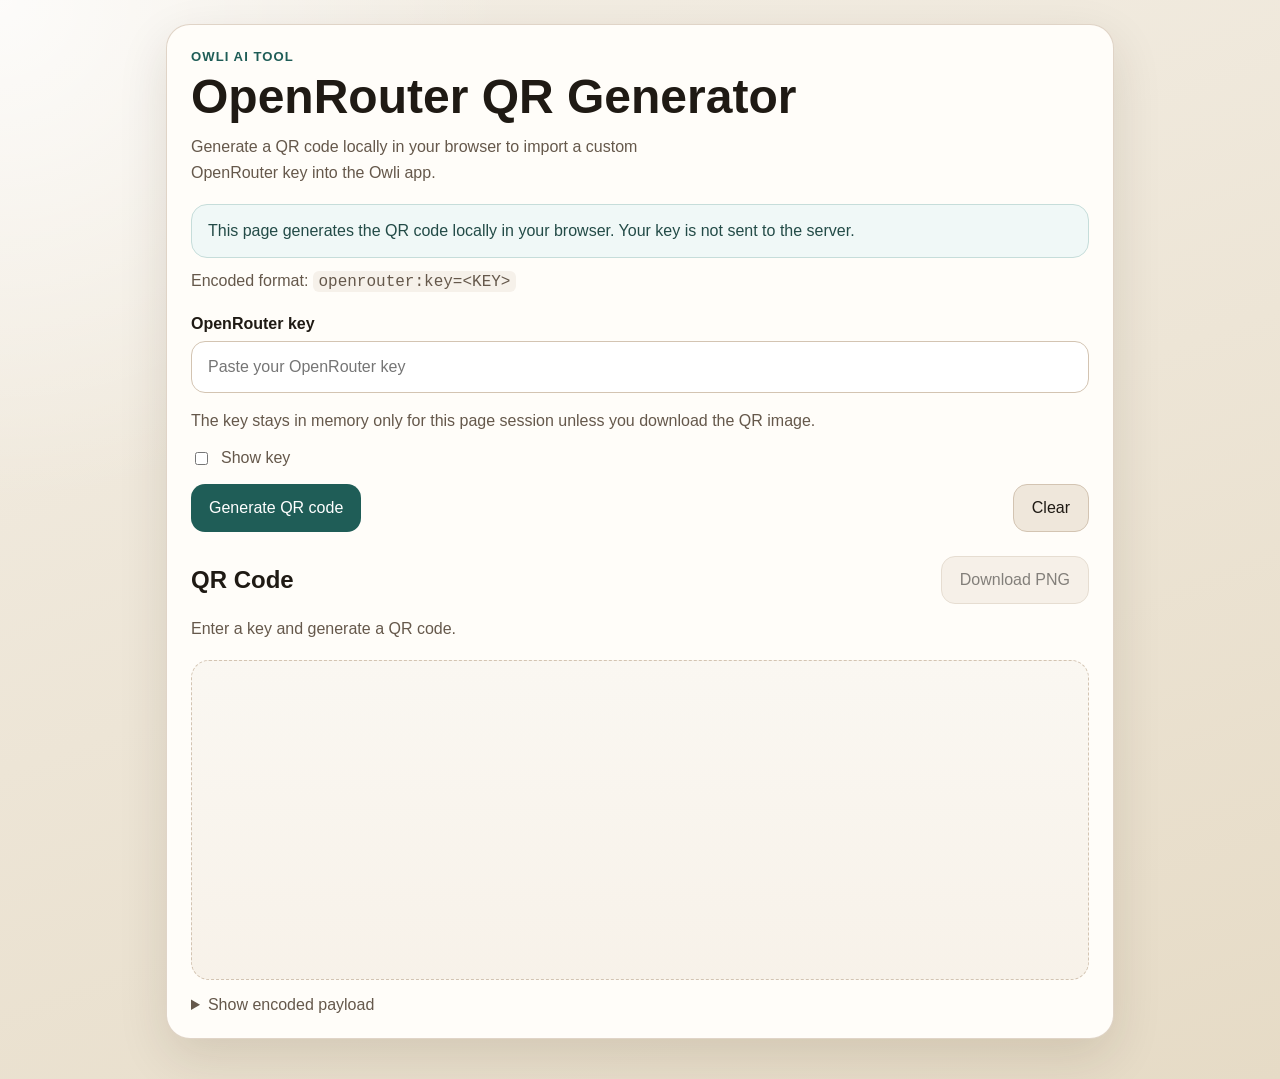
==== tools/QR-Gen/index.html @ 46481ae5 "tools: add static OpenRouter QR generator Create a browser-only QR generator under tools/QR-Gen that" ====
<!DOCTYPE html>
<html lang="en">
<head>
  <meta charset="UTF-8">
  <meta name="viewport" content="width=device-width, initial-scale=1.0">
  <title>Owli OpenRouter QR Generator</title>
  <link rel="stylesheet" href="styles.css">
</head>
<body>
  <main class="page">
    <section class="card">
      <p class="eyebrow">Owli AI Tool</p>
      <h1>OpenRouter QR Generator</h1>
      <p class="lead">
        Generate a QR code locally in your browser to import a custom OpenRouter key into the Owli app.
      </p>

      <div class="notice" role="status" aria-live="polite">
        This page generates the QR code locally in your browser. Your key is not sent to the server.
      </div>

      <div class="meta">
        <span>Encoded format: <code>openrouter:key=&lt;KEY&gt;</code></span>
      </div>

      <form id="qr-form" class="form">
        <label class="field">
          <span>OpenRouter key</span>
          <input
            id="key-input"
            name="openrouter-key"
            type="password"
            autocomplete="off"
            autocapitalize="off"
            autocorrect="off"
            spellcheck="false"
            placeholder="Paste your OpenRouter key"
            aria-describedby="key-help"
          >
        </label>

        <p id="key-help" class="helper">
          The key stays in memory only for this page session unless you download the QR image.
        </p>

        <div class="inline-actions">
          <label class="toggle">
            <input id="show-key" type="checkbox">
            <span>Show key</span>
          </label>
        </div>

        <div class="primary-actions">
          <button id="generate-button" type="submit">Generate QR code</button>
          <button id="reset-button" type="button" class="secondary">Clear</button>
        </div>
      </form>

      <section class="result" aria-labelledby="result-title">
        <div class="result-header">
          <h2 id="result-title">QR Code</h2>
          <button id="download-button" type="button" class="secondary" disabled>Download PNG</button>
        </div>

        <div id="message" class="message" role="status" aria-live="polite">
          Enter a key and generate a QR code.
        </div>

        <div id="qr-output" class="qr-output" aria-label="Generated OpenRouter QR code"></div>

        <details class="payload-details">
          <summary>Show encoded payload</summary>
          <code id="payload-preview">openrouter:key=</code>
        </details>
      </section>
    </section>
  </main>

  <script src="qrcode.min.js"></script>
  <script src="app.js"></script>
</body>
</html>
---- tools/QR-Gen/styles.css ----
:root {
  color-scheme: light;
  --bg: #f4efe6;
  --bg-accent: #e6dbc6;
  --surface: #fffdf9;
  --text: #1f1a14;
  --muted: #65584b;
  --border: #d3c4b2;
  --strong: #1f5d57;
  --strong-hover: #174844;
  --secondary: #efe7db;
  --danger: #8e3d2f;
  --shadow: 0 18px 50px rgba(49, 35, 12, 0.12);
}

* {
  box-sizing: border-box;
}

body {
  margin: 0;
  min-height: 100vh;
  font-family: "Segoe UI", Tahoma, Geneva, Verdana, sans-serif;
  color: var(--text);
  background:
    radial-gradient(circle at top left, rgba(255, 255, 255, 0.8), transparent 30%),
    linear-gradient(160deg, var(--bg) 0%, var(--bg-accent) 100%);
}

button,
input {
  font: inherit;
}

.page {
  width: min(100%, 980px);
  margin: 0 auto;
  padding: 24px 16px 40px;
}

.card {
  background: var(--surface);
  border: 1px solid rgba(211, 196, 178, 0.7);
  border-radius: 24px;
  box-shadow: var(--shadow);
  padding: 24px;
}

.eyebrow {
  margin: 0 0 8px;
  color: var(--strong);
  font-size: 0.82rem;
  font-weight: 700;
  letter-spacing: 0.08em;
  text-transform: uppercase;
}

h1,
h2 {
  margin: 0;
}

h1 {
  font-size: clamp(2rem, 4vw, 3rem);
  line-height: 1.05;
}

.lead {
  margin: 12px 0 0;
  max-width: 58ch;
  color: var(--muted);
  line-height: 1.6;
}

.notice {
  margin-top: 18px;
  padding: 14px 16px;
  border-radius: 16px;
  background: #f0f8f7;
  border: 1px solid #c6ddda;
  color: #234b47;
  line-height: 1.5;
}

.meta {
  margin-top: 14px;
  color: var(--muted);
}

code {
  font-family: Consolas, "Courier New", monospace;
  background: #f6f1ea;
  padding: 0.1rem 0.35rem;
  border-radius: 6px;
  word-break: break-all;
}

.form,
.result {
  margin-top: 24px;
  display: grid;
  gap: 16px;
}

.field {
  display: grid;
  gap: 8px;
}

.field span {
  font-weight: 600;
}

.field input {
  width: 100%;
  min-height: 52px;
  padding: 14px 16px;
  border-radius: 14px;
  border: 1px solid var(--border);
  background: #fff;
  color: var(--text);
}

.field input:focus {
  outline: 2px solid rgba(31, 93, 87, 0.2);
  border-color: var(--strong);
}

.helper {
  margin: 0;
  color: var(--muted);
  line-height: 1.5;
}

.inline-actions {
  display: flex;
  flex-wrap: wrap;
  gap: 12px;
}

.toggle {
  display: inline-flex;
  align-items: center;
  gap: 10px;
  color: var(--muted);
}

.primary-actions,
.result-header {
  display: flex;
  flex-wrap: wrap;
  gap: 12px;
  justify-content: space-between;
  align-items: center;
}

button {
  min-height: 48px;
  padding: 12px 18px;
  border: 0;
  border-radius: 14px;
  cursor: pointer;
  transition: background-color 120ms ease, transform 120ms ease;
}

button:hover {
  transform: translateY(-1px);
}

button:disabled {
  opacity: 0.55;
  cursor: not-allowed;
  transform: none;
}

#generate-button {
  background: var(--strong);
  color: #fff;
}

#generate-button:hover {
  background: var(--strong-hover);
}

.secondary {
  background: var(--secondary);
  color: var(--text);
  border: 1px solid var(--border);
}

.message {
  color: var(--muted);
  min-height: 1.5rem;
}

.message.error {
  color: var(--danger);
}

.message.success {
  color: var(--strong);
}

.qr-output {
  min-height: 320px;
  display: grid;
  place-items: center;
  padding: 20px;
  border-radius: 18px;
  border: 1px dashed var(--border);
  background:
    linear-gradient(180deg, rgba(250, 247, 241, 0.95), rgba(247, 241, 232, 0.95));
}

.qr-output img,
.qr-output canvas {
  display: block;
  max-width: min(100%, 320px);
  height: auto;
  background: #fff;
  padding: 12px;
  border-radius: 18px;
  box-shadow: 0 12px 30px rgba(40, 30, 12, 0.12);
}

.payload-details {
  color: var(--muted);
}

.payload-details summary {
  cursor: pointer;
}

@media (max-width: 640px) {
  .page {
    padding: 12px 12px 24px;
  }

  .card {
    padding: 18px;
    border-radius: 18px;
  }

  .primary-actions,
  .result-header {
    flex-direction: column;
    align-items: stretch;
  }

  .primary-actions button,
  .result-header button {
    width: 100%;
  }

  .qr-output {
    min-height: 260px;
  }
}
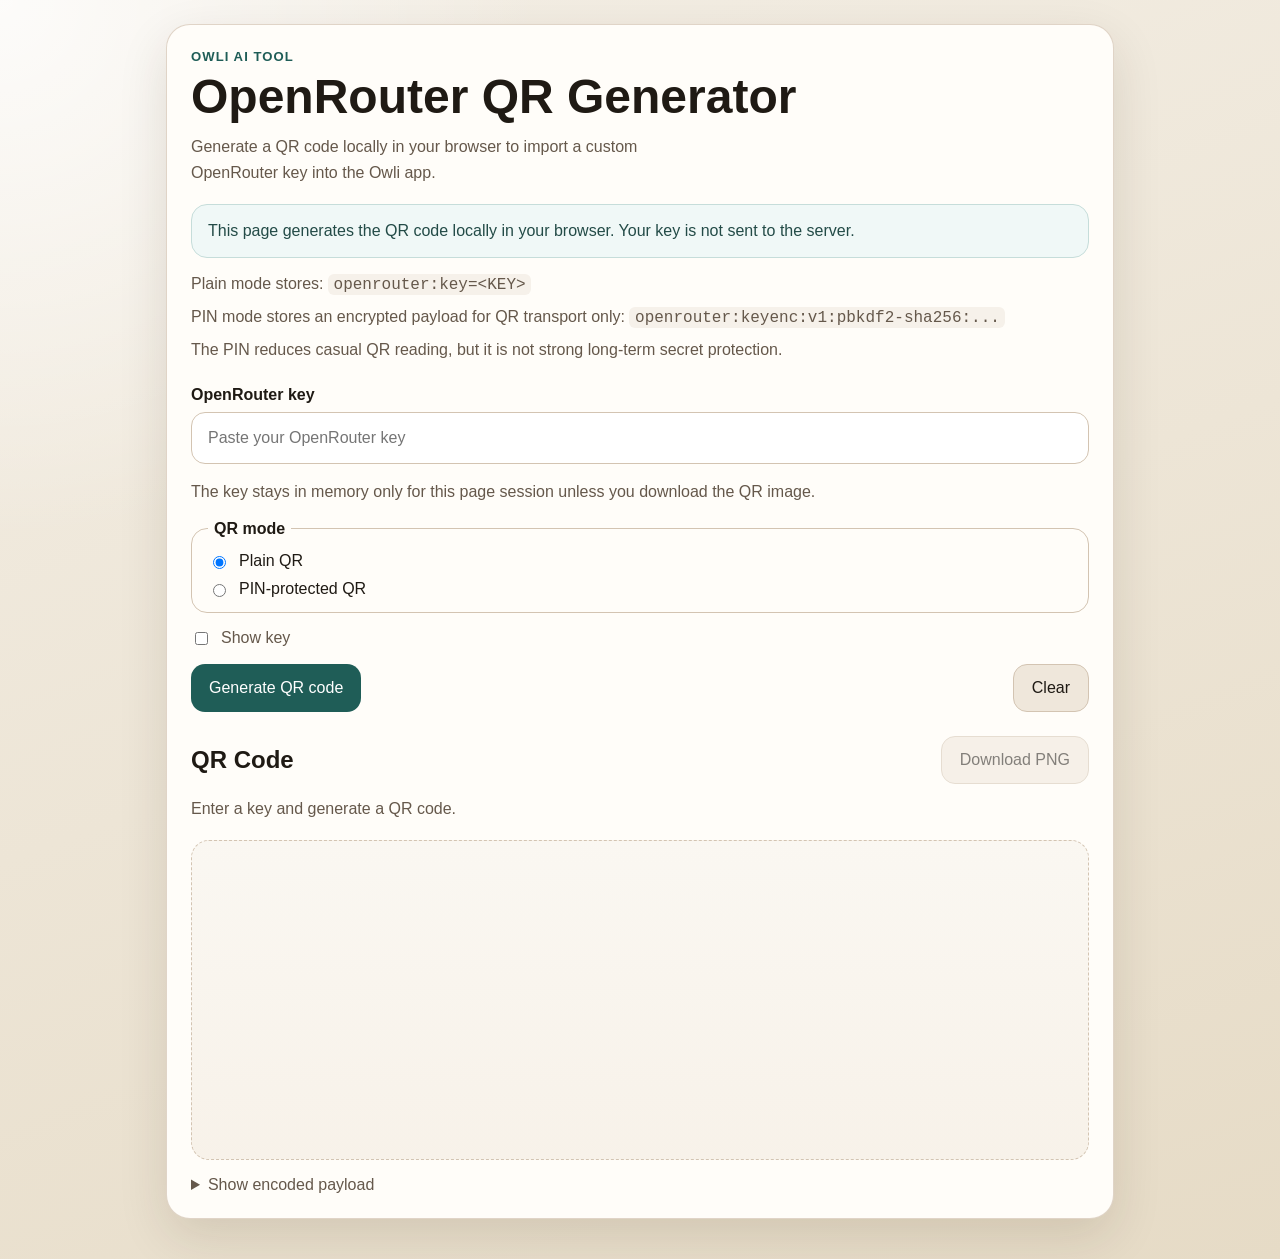
==== commit 780c2936: "tools: add PIN-protected QR mode Extend the static OpenRouter QR generator with a browser-only PIN-p" ====
--- a/tools/QR-Gen/index.html
+++ b/tools/QR-Gen/index.html
@@ -20,7 +20,9 @@
       </div>
 
       <div class="meta">
-        <span>Encoded format: <code>openrouter:key=&lt;KEY&gt;</code></span>
+        <p>Plain mode stores: <code>openrouter:key=&lt;KEY&gt;</code></p>
+        <p>PIN mode stores an encrypted payload for QR transport only: <code>openrouter:keyenc:v1:pbkdf2-sha256:...</code></p>
+        <p>The PIN reduces casual QR reading, but it is not strong long-term secret protection.</p>
       </div>
 
       <form id="qr-form" class="form">
@@ -43,10 +45,44 @@
           The key stays in memory only for this page session unless you download the QR image.
         </p>
 
+        <fieldset class="mode-group">
+          <legend>QR mode</legend>
+          <label class="choice">
+            <input id="mode-plain" type="radio" name="qr-mode" value="plain" checked>
+            <span>Plain QR</span>
+          </label>
+          <label class="choice">
+            <input id="mode-pin" type="radio" name="qr-mode" value="pin">
+            <span>PIN-protected QR</span>
+          </label>
+        </fieldset>
+
+        <label id="pin-field" class="field pin-field is-hidden">
+          <span>4-digit PIN</span>
+          <input
+            id="pin-input"
+            name="pin"
+            type="password"
+            inputmode="numeric"
+            pattern="[0-9]*"
+            autocomplete="off"
+            placeholder="Leave blank to use 1597"
+            aria-describedby="pin-help"
+          >
+        </label>
+
+        <p id="pin-help" class="helper pin-helper is-hidden">
+          If left blank, the default PIN is <code>1597</code>. If you enter a PIN, it must be exactly 4 digits.
+        </p>
+
         <div class="inline-actions">
           <label class="toggle">
             <input id="show-key" type="checkbox">
             <span>Show key</span>
+          </label>
+          <label id="show-pin-wrap" class="toggle is-hidden">
+            <input id="show-pin" type="checkbox">
+            <span>Show PIN</span>
           </label>
         </div>
 
--- a/tools/QR-Gen/styles.css
+++ b/tools/QR-Gen/styles.css
@@ -87,6 +87,15 @@
   color: var(--muted);
 }
 
+.meta p {
+  margin: 0 0 8px;
+  line-height: 1.5;
+}
+
+.meta p:last-child {
+  margin-bottom: 0;
+}
+
 code {
   font-family: Consolas, "Courier New", monospace;
   background: #f6f1ea;
@@ -105,6 +114,26 @@
 .field {
   display: grid;
   gap: 8px;
+}
+
+.mode-group {
+  margin: 0;
+  padding: 14px 16px;
+  border: 1px solid var(--border);
+  border-radius: 16px;
+  display: grid;
+  gap: 10px;
+}
+
+.mode-group legend {
+  padding: 0 6px;
+  font-weight: 700;
+}
+
+.choice {
+  display: flex;
+  align-items: center;
+  gap: 10px;
 }
 
 .field span {
@@ -143,6 +172,10 @@
   align-items: center;
   gap: 10px;
   color: var(--muted);
+}
+
+.is-hidden {
+  display: none;
 }
 
 .primary-actions,
